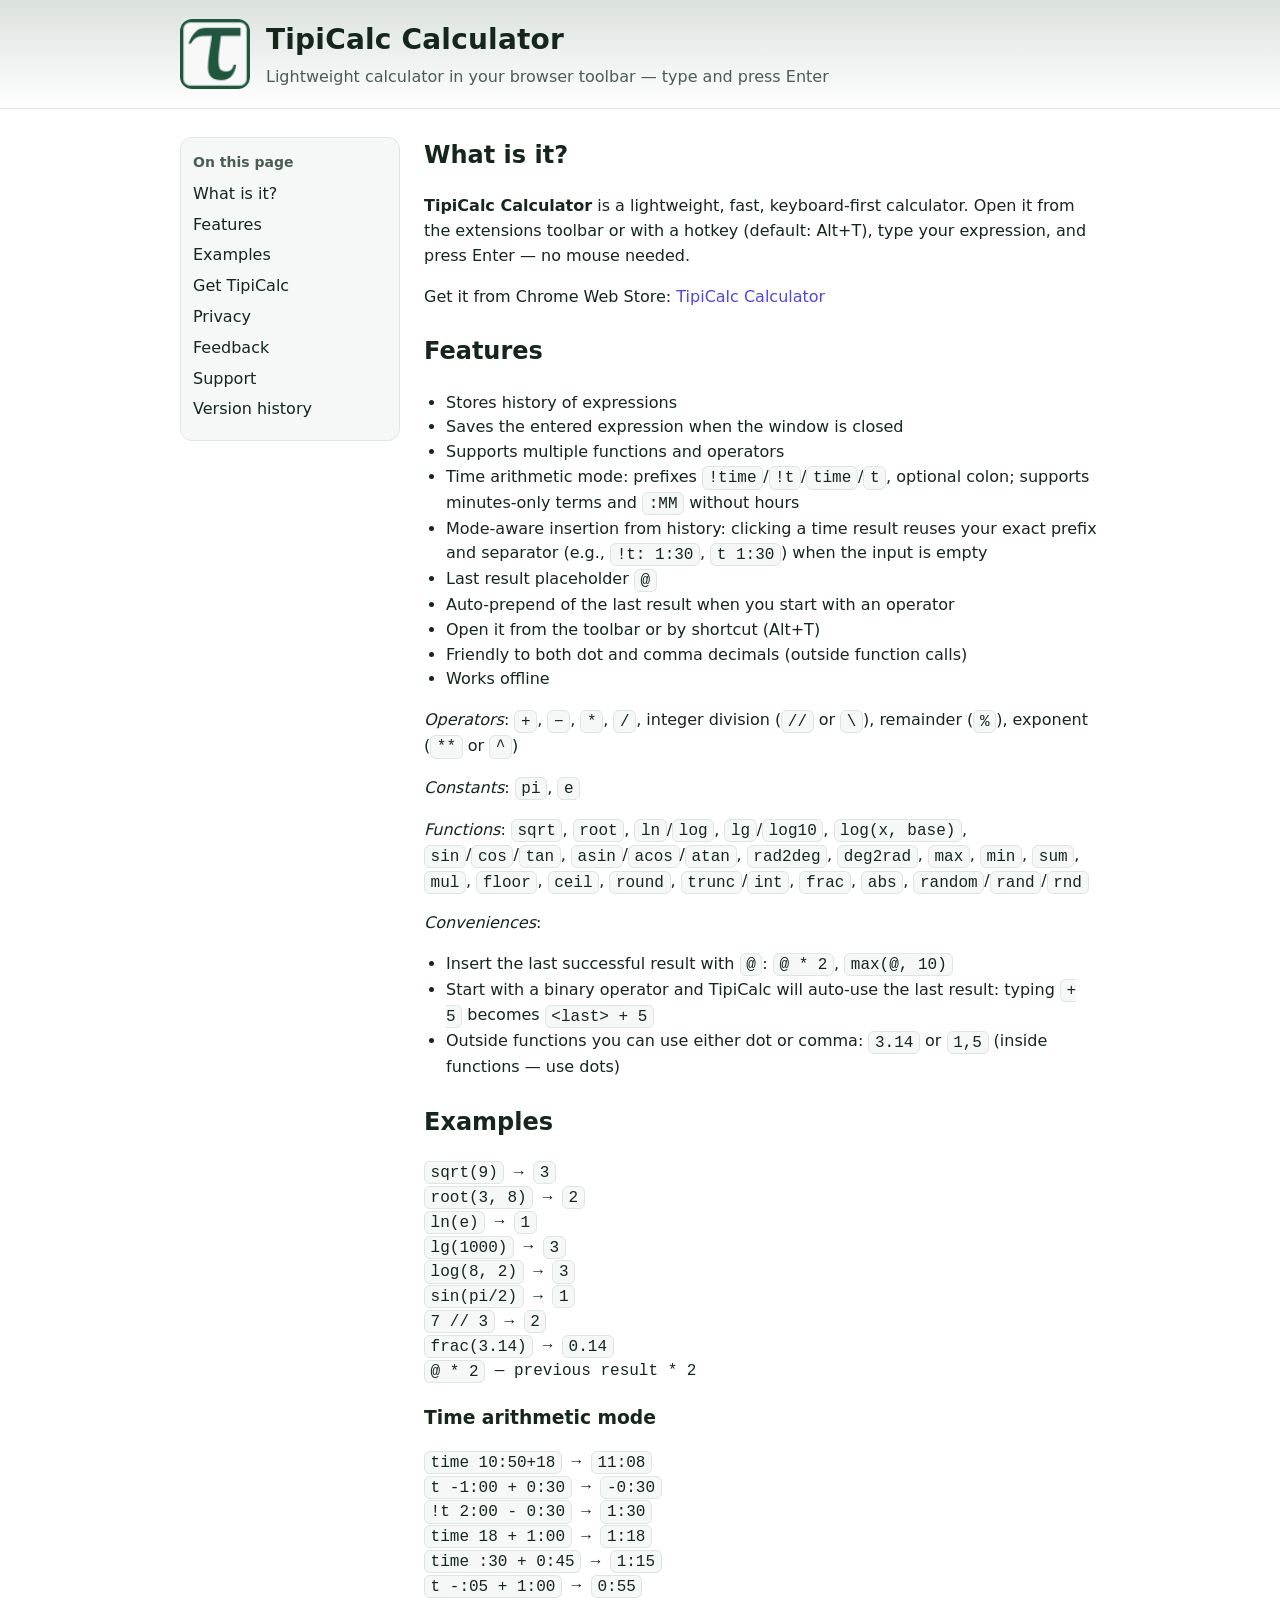
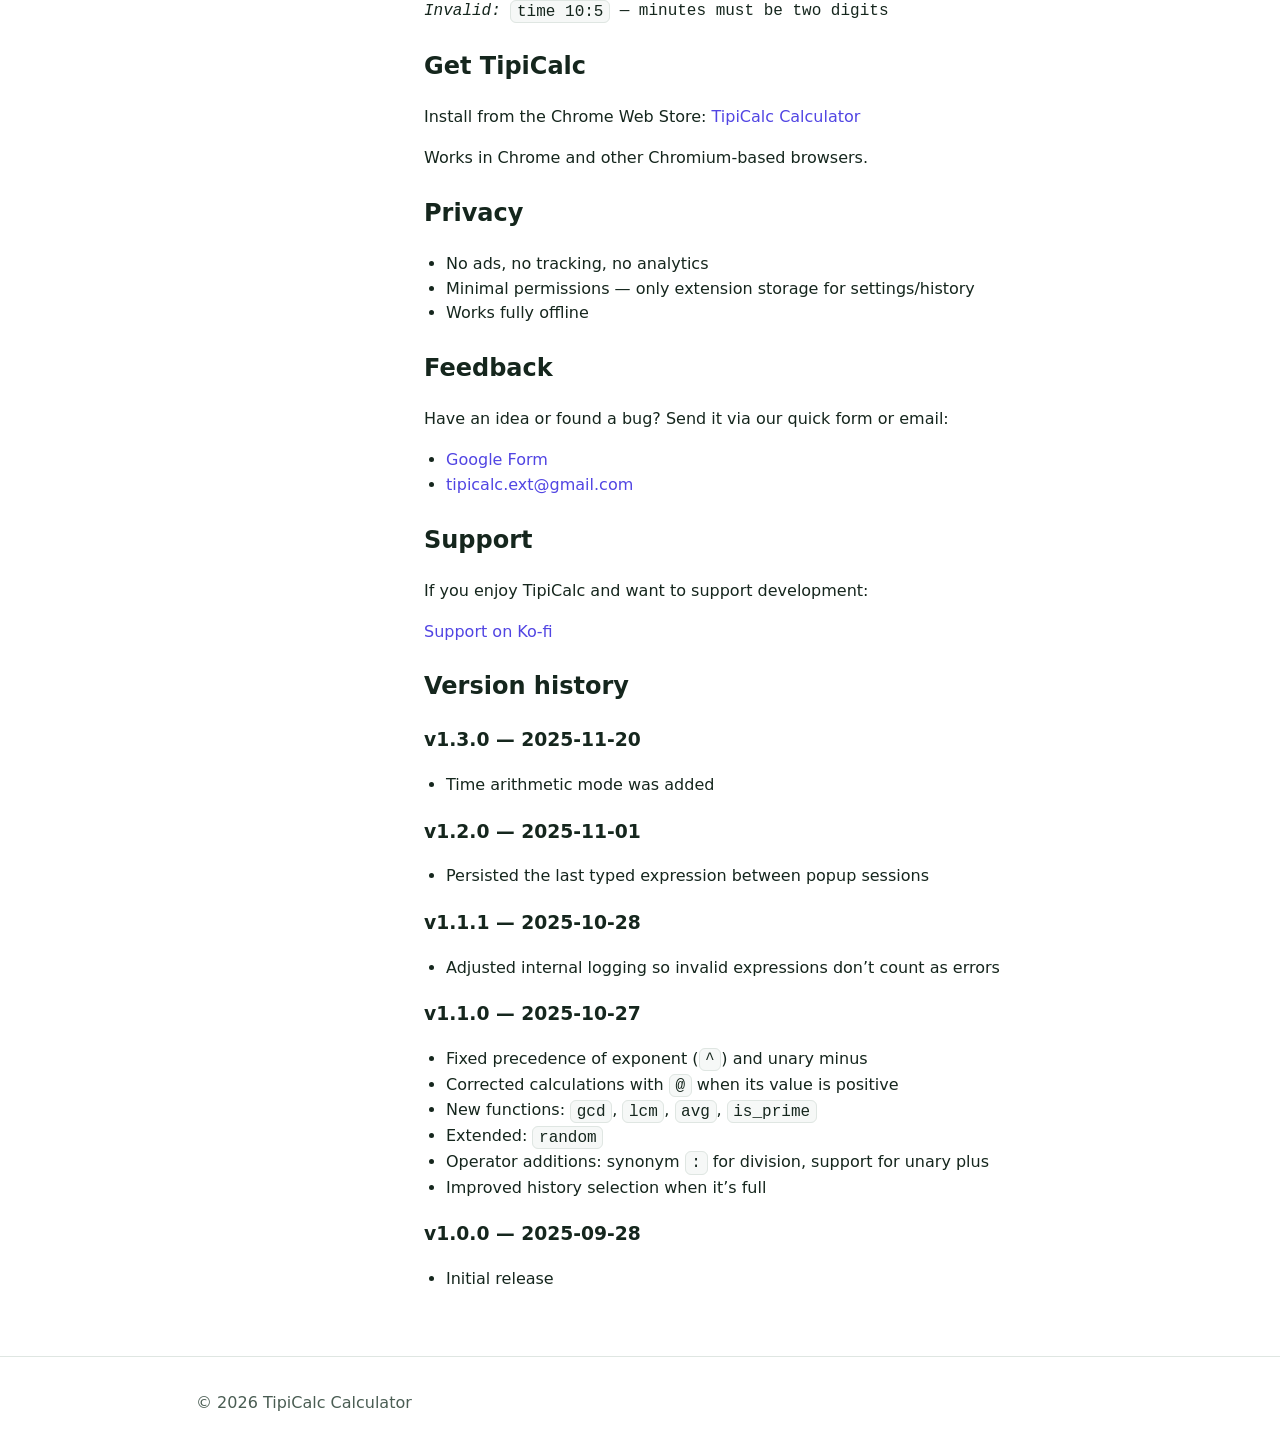
==== docs/index.html @ 65e25d44 "v1.3.0 release date" ====
﻿<!doctype html>
<html lang="en">
<head>
  <meta charset="utf-8">
  <meta name="viewport" content="width=device-width, initial-scale=1">
  <title>TipiCalc Calculator - Chrome Extension</title>
  <meta name="description" content="TipiCalc — a lightweight, keyboard‑first calculator in your browser toolbar. Type your expression and press Enter.">
  <meta name="color-scheme" content="light dark">
  <meta property="og:title" content="TipiCalc — keyboard‑first calculator">
  <meta property="og:description" content="Lightweight, fast, keyboard‑first calculator in the browser toolbar. Type an expression and press Enter.">
  <meta property="og:type" content="website">
  <link rel="icon" type="image/png" sizes="16x16" href="icons/icon16.png">
  <link rel="icon" type="image/png" sizes="32x32" href="icons/icon32.png">
  <link rel="icon" type="image/png" sizes="64x64" href="icons/icon64.png">
  <link rel="icon" type="image/png" sizes="128x128" href="icons/icon128.png">
  <link rel="icon" type="image/png" sizes="256x256" href="icons/icon256.png">
  <link rel="stylesheet" href="./styles.css">
</head>
<body>
  <header class="site-header">
    <div class="container header-inner">
      <div class="logo" aria-hidden="true"><img src="icons/icon64.png" width="64" height="64" alt="" decoding="async"></div>
      <div class="titles">
        <h1>TipiCalc Calculator</h1>
        <p class="subtitle">Lightweight calculator in your browser toolbar — type and press Enter</p>
      </div>
    </div>
  </header>

  <main class="container content">
    <nav class="toc" aria-label="Quick links">
      <div class="toc-title">On this page</div>
      <ul>
        <li><a href="#what-is-it">What is it?</a></li>
        <li><a href="#features">Features</a></li>
        <li><a href="#examples">Examples</a></li>
        <li><a href="#get-tipicalc">Get TipiCalc</a></li>
        <li><a href="#privacy">Privacy</a></li>
        <li><a href="#feedback">Feedback</a></li>
        <li><a href="#support">Support</a></li>
        <li><a href="#version-history">Version history</a></li>
      </ul>
    </nav>

    <div class="content-main">
    <section>
      <h2 id="what-is-it">What is it?</h2>
      <p><strong>TipiCalc Calculator</strong> is a lightweight, fast, keyboard‑first calculator. Open it from the extensions toolbar or with a hotkey (default: Alt+T), type your expression, and press Enter — no mouse needed.</p>
      <p>Get it from Chrome Web Store: <a href="https://chromewebstore.google.com/detail/tipicalc-calculator/dckabambonkmlenkiidnbjijmimceknc" target="_blank" rel="noopener">TipiCalc Calculator</a></p>
    </section>

    <section>
      <h2 id="features">Features</h2>
      <ul>
        <li>Stores history of expressions</li>
        <li>Saves the entered expression when the window is closed</li>
        <li>Supports multiple functions and operators</li>
        <li>Time arithmetic mode: prefixes <code>!time</code>/<code>!t</code>/<code>time</code>/<code>t</code>, optional colon; supports minutes‑only terms and <code>:MM</code> without hours</li>
        <li>Mode‑aware insertion from history: clicking a time result reuses your exact prefix and separator (e.g., <code>!t: 1:30</code>, <code>t 1:30</code>) when the input is empty</li>
        <li>Last result placeholder <code>@</code></li> 
        <li>Auto‑prepend of the last result when you start with an operator</li>
        <li>Open it from the toolbar or by shortcut (Alt+T)</li>
        <li>Friendly to both dot and comma decimals (outside function calls)</li>
        <li>Works offline</li>
      </ul>
      <p><em>Operators</em>: <code>+</code>, <code>−</code>, <code>*</code>, <code>/</code>, integer division (<code>//</code> or <code>\</code>), remainder (<code>%</code>), exponent (<code>**</code> or <code>^</code>)</p>
      <p><em>Constants</em>: <code>pi</code>, <code>e</code></p>
      <p><em>Functions</em>: <code>sqrt</code>, <code>root</code>, <code>ln</code>/<code>log</code>, <code>lg</code>/<code>log10</code>, <code>log(x, base)</code>, <code>sin</code>/<code>cos</code>/<code>tan</code>, <code>asin</code>/<code>acos</code>/<code>atan</code>, <code>rad2deg</code>, <code>deg2rad</code>, <code>max</code>, <code>min</code>, <code>sum</code>, <code>mul</code>, <code>floor</code>, <code>ceil</code>, <code>round</code>, <code>trunc</code>/<code>int</code>, <code>frac</code>, <code>abs</code>, <code>random</code>/<code>rand</code>/<code>rnd</code></p>
      <p><em>Conveniences</em>:</p>
      <ul>
        <li>Insert the last successful result with <code>@</code>: <code>@ * 2</code>, <code>max(@, 10)</code></li>
        <li>Start with a binary operator and TipiCalc will auto‑use the last result: typing <code>+ 5</code> becomes <code>&lt;last&gt; + 5</code></li>
        <li>Outside functions you can use either dot or comma: <code>3.14</code> or <code>1,5</code> (inside functions — use dots)</li>
      </ul>
    </section>

    <section>
      <h2 id="examples">Examples</h2>
      <ul class="mono">
        <li><code>sqrt(9)</code> → <code>3</code></li>
        <li><code>root(3, 8)</code> → <code>2</code></li>
        <li><code>ln(e)</code> → <code>1</code></li>
        <li><code>lg(1000)</code> → <code>3</code></li>
        <li><code>log(8, 2)</code> → <code>3</code></li>
        <li><code>sin(pi/2)</code> → <code>1</code></li>
        <li><code>7 // 3</code> → <code>2</code></li>
        <li><code>frac(3.14)</code> → <code>0.14</code></li>
        <li><code>@ * 2</code> — previous result * 2</li>
      </ul>
      <h3>Time arithmetic mode</h3>
      <ul class="mono">
        <li><code>time 10:50+18</code> → <code>11:08</code></li>
        <li><code>t -1:00 + 0:30</code> → <code>-0:30</code></li>
        <li><code>!t   2:00 - 0:30</code> → <code>1:30</code></li>
        <li><code>time 18 + 1:00</code> → <code>1:18</code></li>
        <li><code>time :30 + 0:45</code> → <code>1:15</code></li>
        <li><code>t -:05 + 1:00</code> → <code>0:55</code></li>
        <li><em>Invalid:</em> <code>time 10:5</code> — minutes must be two digits</li>
      </ul>
    </section>

    <section>
      <h2 id="get-tipicalc">Get TipiCalc</h2>
      <p>
        Install from the Chrome Web Store:
        <a href="https://chromewebstore.google.com/detail/tipicalc-calculator/dckabambonkmlenkiidnbjijmimceknc" target="_blank" rel="noopener">TipiCalc Calculator</a>
      </p>
      <p>Works in Chrome and other Chromium‑based browsers.</p>
    </section>

    <section>
      <h2 id="privacy">Privacy</h2>
      <ul>
        <li>No ads, no tracking, no analytics</li>
        <li>Minimal permissions — only extension storage for settings/history</li>
        <li>Works fully offline</li>
      </ul>
    </section>

    <section>
      <h2 id="feedback">Feedback</h2>
      <p>Have an idea or found a bug? Send it via our quick form or email:</p>
      <ul>
        <li><a href="https://forms.gle/T5EKBUjtUCmRXiRK6" target="_blank" rel="noopener">Google Form</a></li>
        <li><a href="mailto:tipicalc.ext@gmail.com?subject=TipiCalc%20—%20feedback">tipicalc.ext@gmail.com</a></li>
      </ul>
    </section>

    <section>
      <h2 id="support">Support</h2>
      <p>If you enjoy TipiCalc and want to support development:</p>
      <p><a href="https://ko-fi.com/tipisoft" target="_blank" rel="noopener">Support on Ko‑fi</a></p>
    </section>

    <section>
      <h2 id="version-history">Version history</h2>

      <h3>v1.3.0 — 2025-11-20</h3>
      <ul>
        <li>Time arithmetic mode was added</li>
      </ul>

      <h3>v1.2.0 — 2025-11-01</h3>
      <ul>
        <li>Persisted the last typed expression between popup sessions</li>
      </ul>

      <h3>v1.1.1 — 2025-10-28</h3>
      <ul>
        <li>Adjusted internal logging so invalid expressions don’t count as errors</li>
      </ul>

      <h3>v1.1.0 — 2025-10-27</h3>
      <ul>
        <li>Fixed precedence of exponent (<code>^</code>) and unary minus</li>
        <li>Corrected calculations with <code>@</code> when its value is positive</li>
        <li>New functions: <code>gcd</code>, <code>lcm</code>, <code>avg</code>, <code>is_prime</code></li>
        <li>Extended: <code>random</code></li>
        <li>Operator additions: synonym <code>:</code> for division, support for unary plus</li>
        <li>Improved history selection when it’s full</li>
      </ul>

      <h3>v1.0.0 — 2025-09-28</h3>
      <ul>
        <li>Initial release</li>
      </ul>

    </section>

    </div>
  </main>

  <footer class="site-footer">
    <div class="container">
      <p>© <span id="year"></span> TipiCalc Calculator</p>
    </div>
  </footer>

  <script>
    document.getElementById('year').textContent = new Date().getFullYear();
  </script>
</body>
</html>
---- docs/styles.css ----
﻿:root{
  --bg:#ffffff;
  --fg:#15261d;
  --muted:#4a5d53;
  --accent:#20462f;
  --border:#dfe6e2;
  --code-bg:#f6f8f7;
  --on-accent:#ffffff;
}
@media (prefers-color-scheme: dark){
  :root{
    --bg:#0e1512;
    --fg:#e6f0eb;
    --muted:#a6b8af;
    --accent:#8bd2a6;
    --border:#20362c;
    --code-bg:#111a16;
    --on-accent:#0e1512;
  }
}
*{box-sizing:border-box}
html,body{height:100%}
body{
  margin:0;
  font:16px/1.55 system-ui, -apple-system, Segoe UI, Roboto, Arial, sans-serif;
  background:var(--bg);
  color:var(--fg);
}
.container{
  max-width:920px;
  margin-inline:auto;
  padding:0 16px;
}
.site-header{
  background:linear-gradient(180deg, color-mix(in oklab, var(--accent) 16%, transparent) 0, transparent 100%);
  border-bottom:1px solid var(--border);
}
.header-inner{display:flex;align-items:center;gap:16px;padding:18px 0}
.logo{
  width:70px;height:70px;
  display:grid;place-items:center;
  background:transparent;
}
.logo img{width:100%;height:100%;border-radius:12px;display:block}
.titles h1{margin:0;font-size:28px;letter-spacing:0.2px}
.subtitle{margin:4px 0 0;color:var(--muted)}

.content{padding:28px 0 48px}
.content ul{padding-left:22px}
/* Consistent section spacing without double margins */
.content-main > section + section{margin-top:24px}
/* Remove extra top space on section headings */
.content-main section > h2:first-child{margin-top:0}
.content .mono{list-style: none; padding-left: 0}
.content .mono li{font-family: ui-monospace, SFMono-Regular, Menlo, Consolas, "Liberation Mono", monospace}
code{background:var(--code-bg);border:1px solid var(--border);border-radius:6px;padding:.1em .35em}

.site-footer{border-top:1px solid var(--border);padding:18px 0;color:var(--muted)}

/* Accessible link styles */
a{color:#5145e3;text-decoration:none}
a:hover{text-decoration:none}
a:active{opacity:.9}
a:focus-visible{outline:2px solid #5145e3;outline-offset:2px;border-radius:4px}

/* Button styles (for primary CTA) */
.btn{display:inline-block;padding:.6em 1em;border-radius:10px;border:1px solid var(--border);text-decoration:none;font-weight:700}
.btn-primary{
  background:#206a3a; /* fallback for older browsers */
  background:var(--accent);
  color:#ffffff !important; /* force high contrast in light theme */
  border-color:#1b5a32; /* fallback */
  border-color: color-mix(in oklab, var(--accent) 65%, transparent);
  text-decoration:none
}
@media (prefers-color-scheme: dark){
  /* In dark mode our accent is light green — use near-black text for contrast */
  .btn-primary{ color:#0b0f0d !important }
}
.btn-primary:hover{filter:brightness(0.98)}
.btn-primary:active{transform:translateY(1px)}
.btn-primary:focus-visible{outline:3px solid rgba(32,70,47,.5);outline-offset:3px}

/* Smooth anchor scrolling */
html{scroll-behavior:smooth}

/* Table of contents (left sidebar) */
.content{display:grid;grid-template-columns:220px minmax(0,1fr);column-gap:24px;row-gap:0;align-items:start}
.content > .toc{
  position:sticky;top:16px;
  border:1px solid var(--border);
  border-radius:12px;
  padding:12px;
  background:var(--code-bg);
  grid-column:1;
}
.toc-title{font-weight:700;font-size:14px;color:var(--muted);margin:2px 0 8px}
.toc ul{list-style:none;padding:0;margin:0}
.toc li{margin:6px 0}
.toc a{color:inherit;text-decoration:none}
.toc a:hover{text-decoration:underline}
/* Right column wrapper contains all sections */
.content > .content-main{min-width:0;grid-column:2}

@media (max-width: 900px){
  .content{display:block}
  .content > .toc{position:static;margin-bottom:12px}
}
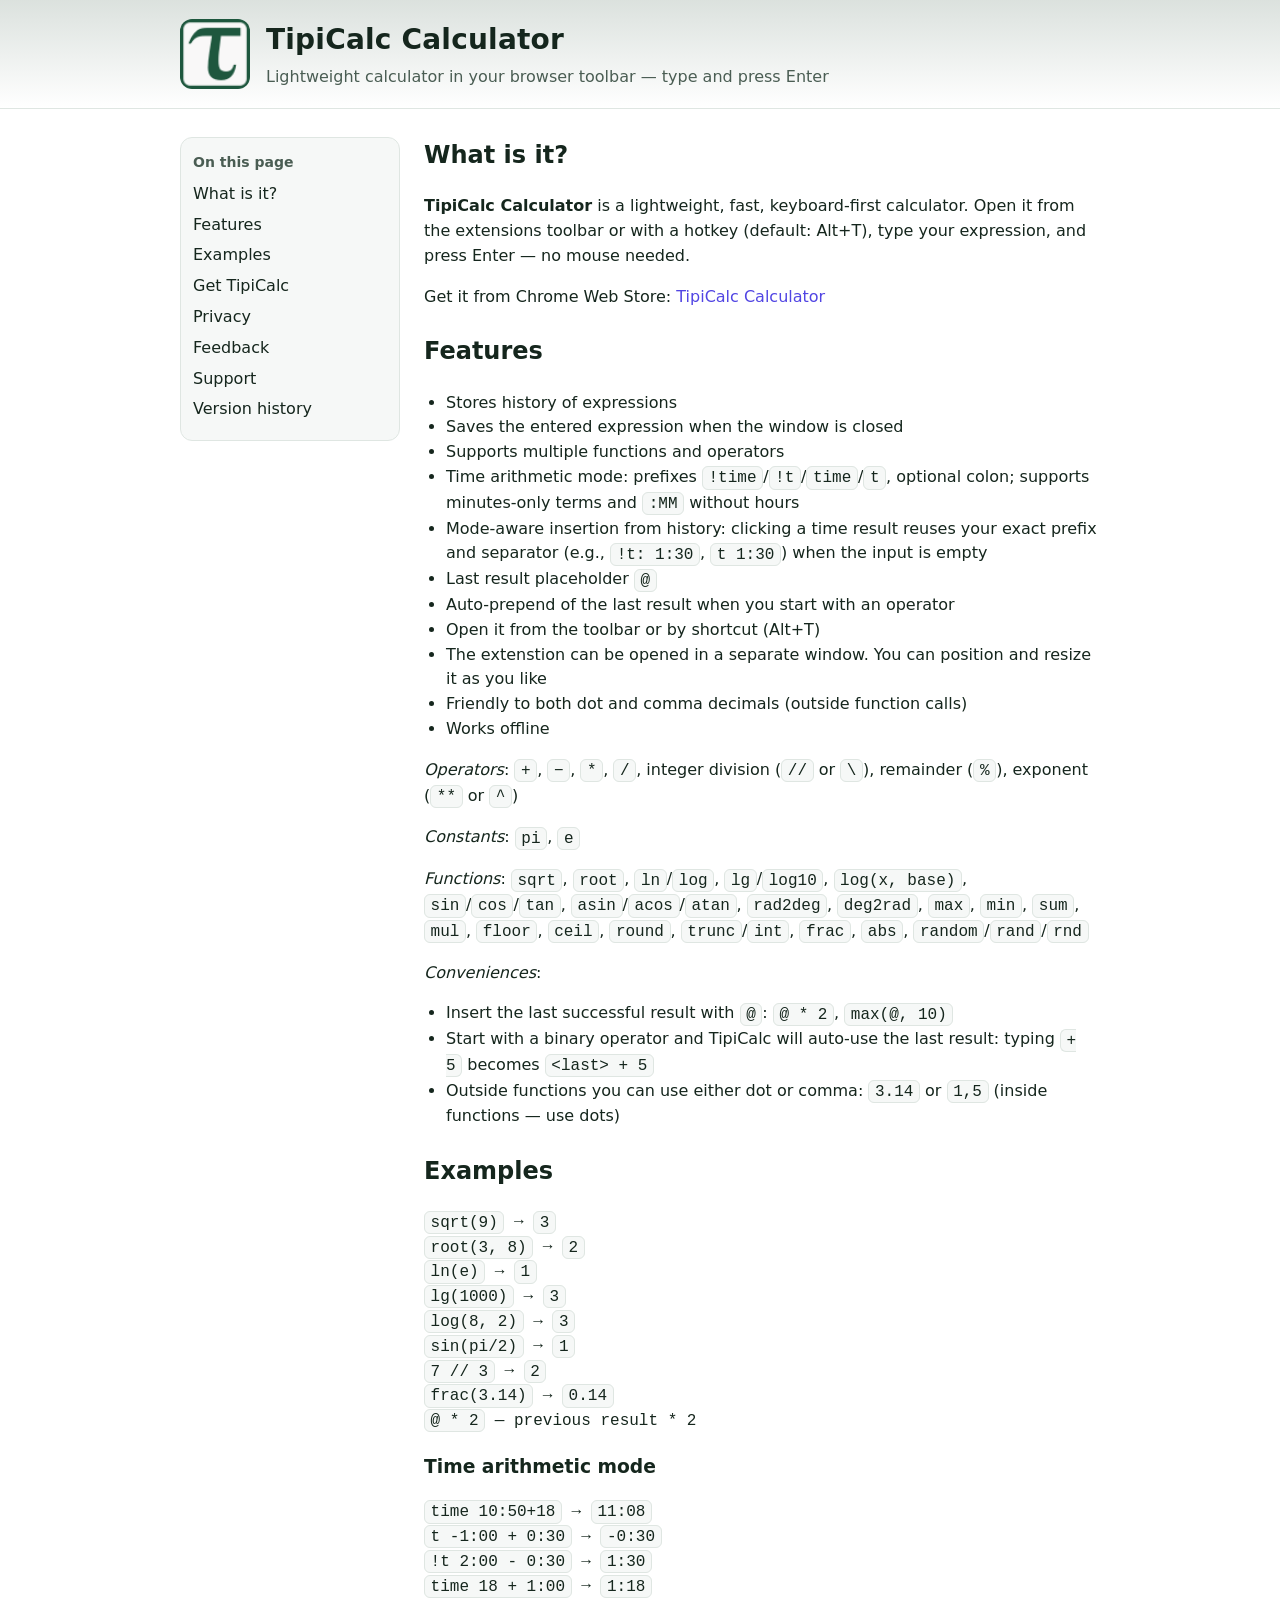
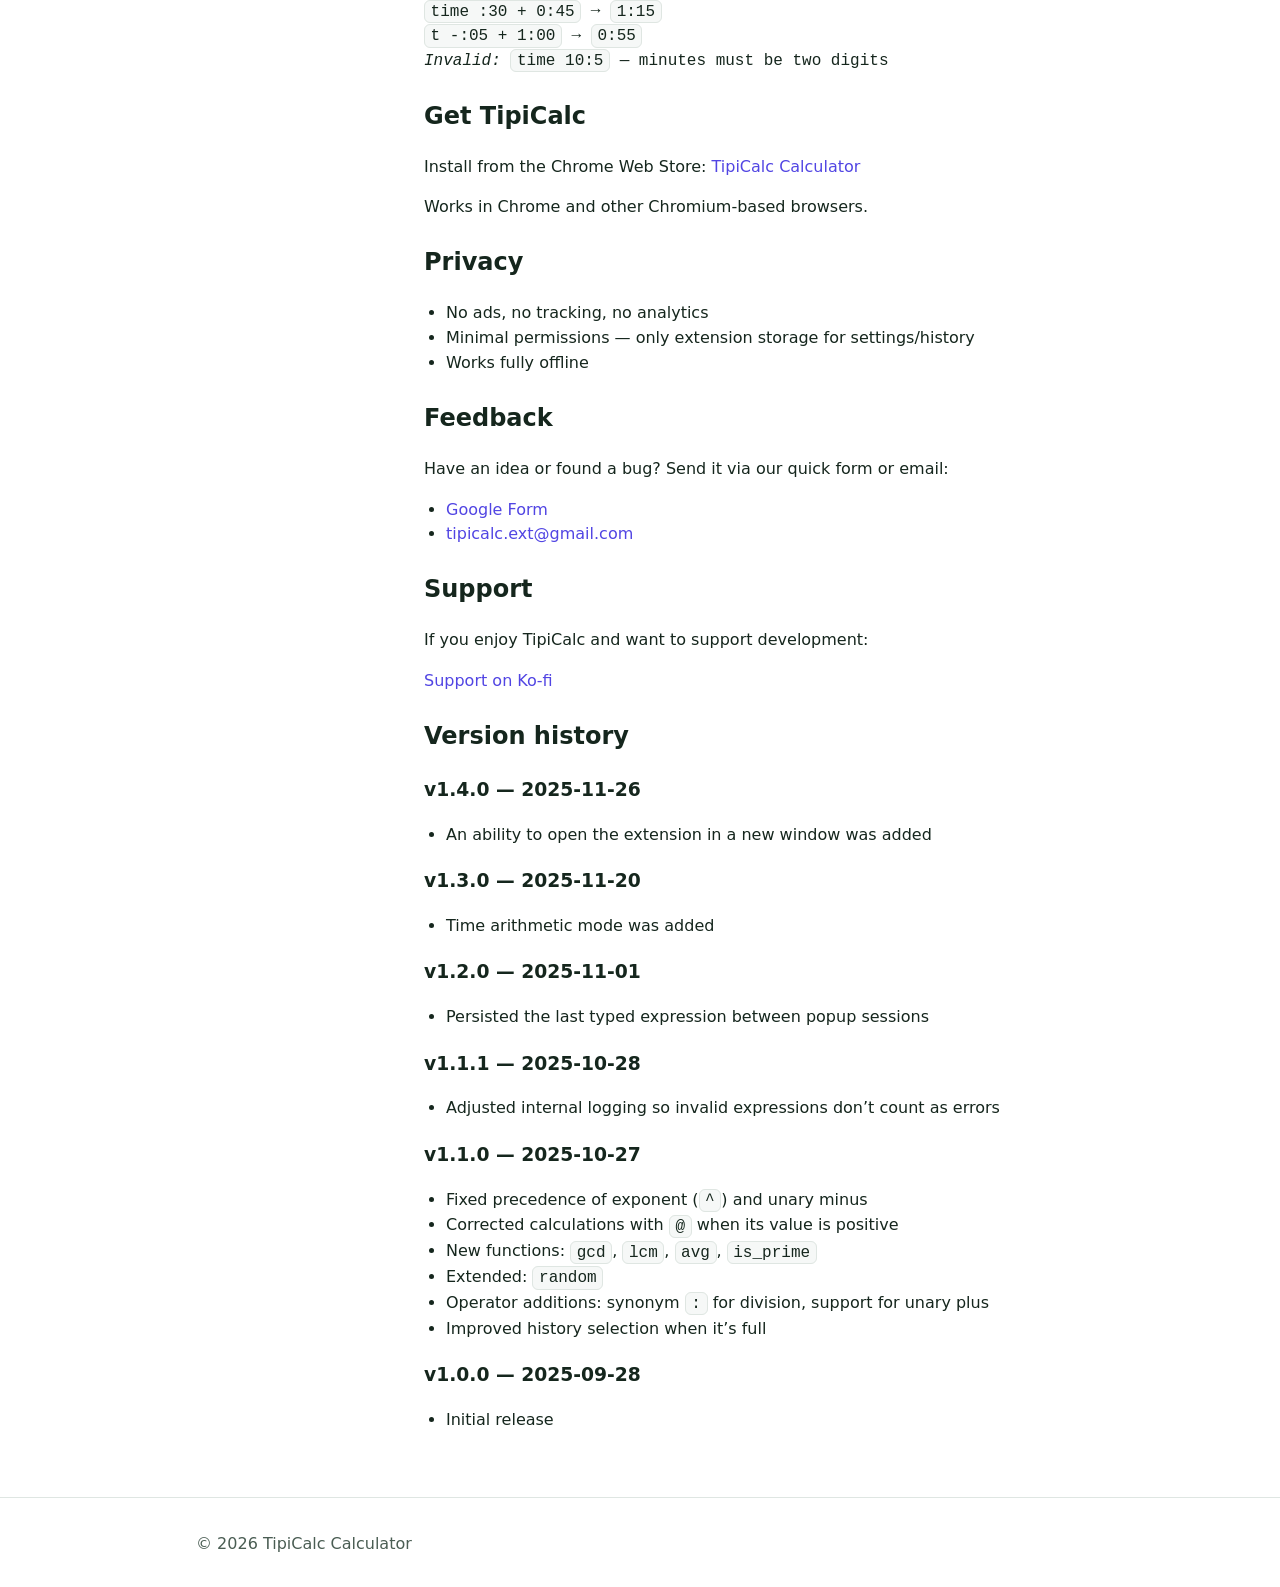
==== commit b4aff78f: "TPC-5, new window: update docs" ====
--- a/docs/index.html
+++ b/docs/index.html
@@ -46,7 +46,7 @@
     <section>
       <h2 id="what-is-it">What is it?</h2>
       <p><strong>TipiCalc Calculator</strong> is a lightweight, fast, keyboard‑first calculator. Open it from the extensions toolbar or with a hotkey (default: Alt+T), type your expression, and press Enter — no mouse needed.</p>
-      <p>Get it from Chrome Web Store: <a href="https://chromewebstore.google.com/detail/tipicalc-calculator/dckabambonkmlenkiidnbjijmimceknc" target="_blank" rel="noopener">TipiCalc Calculator</a></p>
+      <p>Get it from Chrome Web Store: <a href="https://chromewebstore.google.com/detail/dckabambonkmlenkiidnbjijmimceknc" target="_blank" rel="noopener">TipiCalc Calculator</a></p>
     </section>
 
     <section>
@@ -60,6 +60,7 @@
         <li>Last result placeholder <code>@</code></li> 
         <li>Auto‑prepend of the last result when you start with an operator</li>
         <li>Open it from the toolbar or by shortcut (Alt+T)</li>
+        <li>The extenstion can be opened in a separate window. You can position and resize it as you like</li>
         <li>Friendly to both dot and comma decimals (outside function calls)</li>
         <li>Works offline</li>
       </ul>
@@ -135,6 +136,11 @@
     <section>
       <h2 id="version-history">Version history</h2>
 
+      <h3>v1.4.0 — 2025-11-26</h3>
+      <ul>
+        <li>An ability to open the extension in a new window was added</li>
+      </ul>
+
       <h3>v1.3.0 — 2025-11-20</h3>
       <ul>
         <li>Time arithmetic mode was added</li>
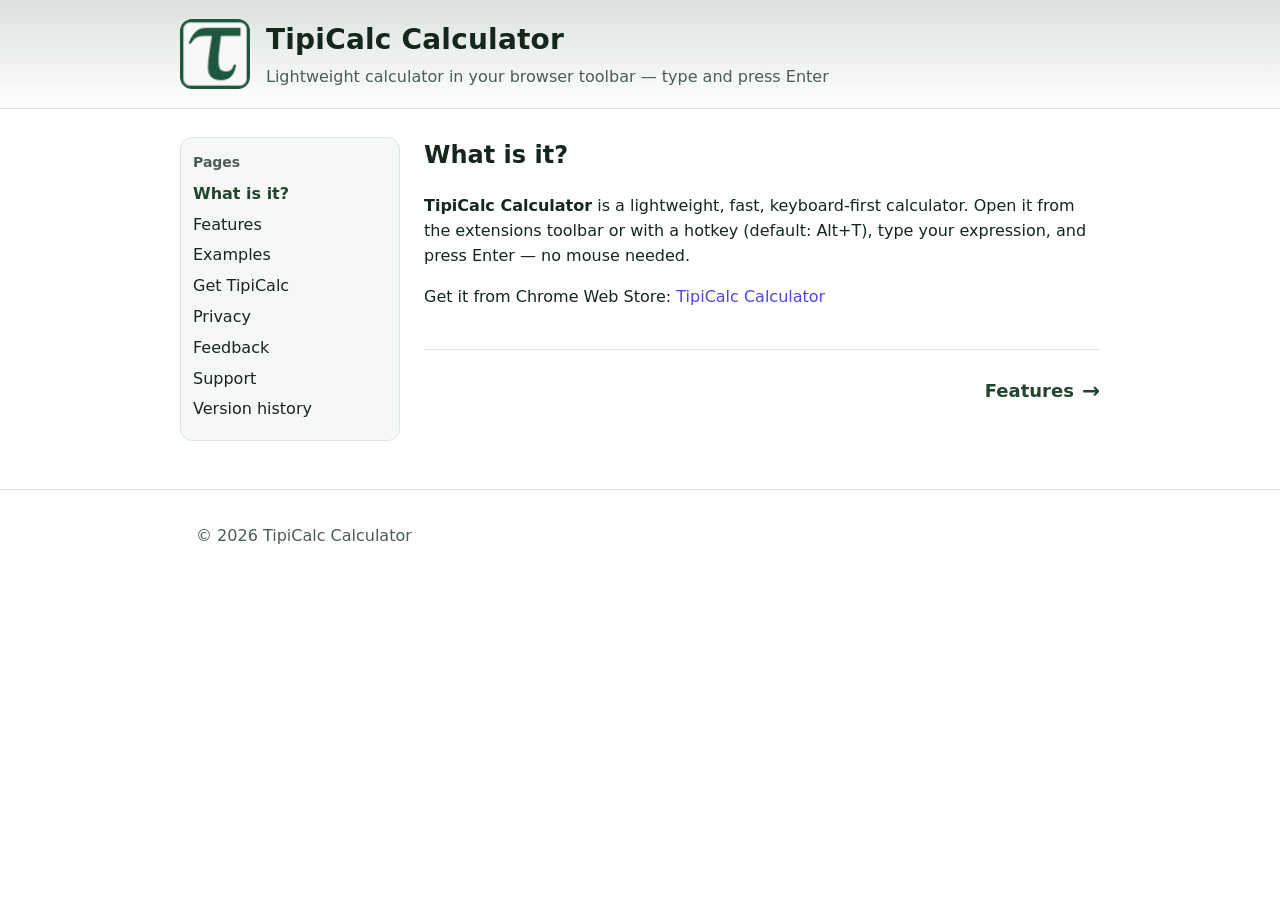
==== commit 77759364: "separate page per menu section" ====
--- a/docs/index.html
+++ b/docs/index.html
@@ -9,38 +9,14 @@
   <meta property="og:title" content="TipiCalc — keyboard‑first calculator">
   <meta property="og:description" content="Lightweight, fast, keyboard‑first calculator in the browser toolbar. Type an expression and press Enter.">
   <meta property="og:type" content="website">
-  <link rel="icon" type="image/png" sizes="16x16" href="icons/icon16.png">
-  <link rel="icon" type="image/png" sizes="32x32" href="icons/icon32.png">
-  <link rel="icon" type="image/png" sizes="64x64" href="icons/icon64.png">
-  <link rel="icon" type="image/png" sizes="128x128" href="icons/icon128.png">
-  <link rel="icon" type="image/png" sizes="256x256" href="icons/icon256.png">
   <link rel="stylesheet" href="./styles.css">
+  <script src="common.js" defer></script>
 </head>
 <body>
-  <header class="site-header">
-    <div class="container header-inner">
-      <div class="logo" aria-hidden="true"><img src="icons/icon64.png" width="64" height="64" alt="" decoding="async"></div>
-      <div class="titles">
-        <h1>TipiCalc Calculator</h1>
-        <p class="subtitle">Lightweight calculator in your browser toolbar — type and press Enter</p>
-      </div>
-    </div>
-  </header>
+  <header id="site-header" class="site-header"></header>
 
   <main class="container content">
-    <nav class="toc" aria-label="Quick links">
-      <div class="toc-title">On this page</div>
-      <ul>
-        <li><a href="#what-is-it">What is it?</a></li>
-        <li><a href="#features">Features</a></li>
-        <li><a href="#examples">Examples</a></li>
-        <li><a href="#get-tipicalc">Get TipiCalc</a></li>
-        <li><a href="#privacy">Privacy</a></li>
-        <li><a href="#feedback">Feedback</a></li>
-        <li><a href="#support">Support</a></li>
-        <li><a href="#version-history">Version history</a></li>
-      </ul>
-    </nav>
+    <nav id="site-toc" class="toc" aria-label="Quick links"></nav>
 
     <div class="content-main">
     <section>
@@ -49,141 +25,12 @@
       <p>Get it from Chrome Web Store: <a href="https://chromewebstore.google.com/detail/dckabambonkmlenkiidnbjijmimceknc" target="_blank" rel="noopener">TipiCalc Calculator</a></p>
     </section>
 
-    <section>
-      <h2 id="features">Features</h2>
-      <ul>
-        <li>Stores history of expressions</li>
-        <li>Saves the entered expression when the window is closed</li>
-        <li>Supports multiple functions and operators</li>
-        <li>Time arithmetic mode: prefixes <code>!time</code>/<code>!t</code>/<code>time</code>/<code>t</code>, optional colon; supports minutes‑only terms and <code>:MM</code> without hours</li>
-        <li>Mode‑aware insertion from history: clicking a time result reuses your exact prefix and separator (e.g., <code>!t: 1:30</code>, <code>t 1:30</code>) when the input is empty</li>
-        <li>Last result placeholder <code>@</code></li> 
-        <li>Auto‑prepend of the last result when you start with an operator</li>
-        <li>Open it from the toolbar or by shortcut (Alt+T)</li>
-        <li>The extenstion can be opened in a separate window. You can position and resize it as you like</li>
-        <li>Friendly to both dot and comma decimals (outside function calls)</li>
-        <li>Works offline</li>
-      </ul>
-      <p><em>Operators</em>: <code>+</code>, <code>−</code>, <code>*</code>, <code>/</code>, integer division (<code>//</code> or <code>\</code>), remainder (<code>%</code>), exponent (<code>**</code> or <code>^</code>)</p>
-      <p><em>Constants</em>: <code>pi</code>, <code>e</code></p>
-      <p><em>Functions</em>: <code>sqrt</code>, <code>root</code>, <code>ln</code>/<code>log</code>, <code>lg</code>/<code>log10</code>, <code>log(x, base)</code>, <code>sin</code>/<code>cos</code>/<code>tan</code>, <code>asin</code>/<code>acos</code>/<code>atan</code>, <code>rad2deg</code>, <code>deg2rad</code>, <code>max</code>, <code>min</code>, <code>sum</code>, <code>mul</code>, <code>floor</code>, <code>ceil</code>, <code>round</code>, <code>trunc</code>/<code>int</code>, <code>frac</code>, <code>abs</code>, <code>random</code>/<code>rand</code>/<code>rnd</code></p>
-      <p><em>Conveniences</em>:</p>
-      <ul>
-        <li>Insert the last successful result with <code>@</code>: <code>@ * 2</code>, <code>max(@, 10)</code></li>
-        <li>Start with a binary operator and TipiCalc will auto‑use the last result: typing <code>+ 5</code> becomes <code>&lt;last&gt; + 5</code></li>
-        <li>Outside functions you can use either dot or comma: <code>3.14</code> or <code>1,5</code> (inside functions — use dots)</li>
-      </ul>
-    </section>
-
-    <section>
-      <h2 id="examples">Examples</h2>
-      <ul class="mono">
-        <li><code>sqrt(9)</code> → <code>3</code></li>
-        <li><code>root(3, 8)</code> → <code>2</code></li>
-        <li><code>ln(e)</code> → <code>1</code></li>
-        <li><code>lg(1000)</code> → <code>3</code></li>
-        <li><code>log(8, 2)</code> → <code>3</code></li>
-        <li><code>sin(pi/2)</code> → <code>1</code></li>
-        <li><code>7 // 3</code> → <code>2</code></li>
-        <li><code>frac(3.14)</code> → <code>0.14</code></li>
-        <li><code>@ * 2</code> — previous result * 2</li>
-      </ul>
-      <h3>Time arithmetic mode</h3>
-      <ul class="mono">
-        <li><code>time 10:50+18</code> → <code>11:08</code></li>
-        <li><code>t -1:00 + 0:30</code> → <code>-0:30</code></li>
-        <li><code>!t   2:00 - 0:30</code> → <code>1:30</code></li>
-        <li><code>time 18 + 1:00</code> → <code>1:18</code></li>
-        <li><code>time :30 + 0:45</code> → <code>1:15</code></li>
-        <li><code>t -:05 + 1:00</code> → <code>0:55</code></li>
-        <li><em>Invalid:</em> <code>time 10:5</code> — minutes must be two digits</li>
-      </ul>
-    </section>
-
-    <section>
-      <h2 id="get-tipicalc">Get TipiCalc</h2>
-      <p>
-        Install from the Chrome Web Store:
-        <a href="https://chromewebstore.google.com/detail/tipicalc-calculator/dckabambonkmlenkiidnbjijmimceknc" target="_blank" rel="noopener">TipiCalc Calculator</a>
-      </p>
-      <p>Works in Chrome and other Chromium‑based browsers.</p>
-    </section>
-
-    <section>
-      <h2 id="privacy">Privacy</h2>
-      <ul>
-        <li>No ads, no tracking, no analytics</li>
-        <li>Minimal permissions — only extension storage for settings/history</li>
-        <li>Works fully offline</li>
-      </ul>
-    </section>
-
-    <section>
-      <h2 id="feedback">Feedback</h2>
-      <p>Have an idea or found a bug? Send it via our quick form or email:</p>
-      <ul>
-        <li><a href="https://forms.gle/T5EKBUjtUCmRXiRK6" target="_blank" rel="noopener">Google Form</a></li>
-        <li><a href="mailto:tipicalc.ext@gmail.com?subject=TipiCalc%20—%20feedback">tipicalc.ext@gmail.com</a></li>
-      </ul>
-    </section>
-
-    <section>
-      <h2 id="support">Support</h2>
-      <p>If you enjoy TipiCalc and want to support development:</p>
-      <p><a href="https://ko-fi.com/tipisoft" target="_blank" rel="noopener">Support on Ko‑fi</a></p>
-    </section>
-
-    <section>
-      <h2 id="version-history">Version history</h2>
-
-      <h3>v1.4.0 — 2025-11-26</h3>
-      <ul>
-        <li>An ability to open the extension in a new window was added</li>
-      </ul>
-
-      <h3>v1.3.0 — 2025-11-20</h3>
-      <ul>
-        <li>Time arithmetic mode was added</li>
-      </ul>
-
-      <h3>v1.2.0 — 2025-11-01</h3>
-      <ul>
-        <li>Persisted the last typed expression between popup sessions</li>
-      </ul>
-
-      <h3>v1.1.1 — 2025-10-28</h3>
-      <ul>
-        <li>Adjusted internal logging so invalid expressions don’t count as errors</li>
-      </ul>
-
-      <h3>v1.1.0 — 2025-10-27</h3>
-      <ul>
-        <li>Fixed precedence of exponent (<code>^</code>) and unary minus</li>
-        <li>Corrected calculations with <code>@</code> when its value is positive</li>
-        <li>New functions: <code>gcd</code>, <code>lcm</code>, <code>avg</code>, <code>is_prime</code></li>
-        <li>Extended: <code>random</code></li>
-        <li>Operator additions: synonym <code>:</code> for division, support for unary plus</li>
-        <li>Improved history selection when it’s full</li>
-      </ul>
-
-      <h3>v1.0.0 — 2025-09-28</h3>
-      <ul>
-        <li>Initial release</li>
-      </ul>
-
-    </section>
-
+    <div class="pagination-links">
+      <a href="features.html" class="pagination-link next">Features</a>
+    </div>
     </div>
   </main>
 
-  <footer class="site-footer">
-    <div class="container">
-      <p>© <span id="year"></span> TipiCalc Calculator</p>
-    </div>
-  </footer>
-
-  <script>
-    document.getElementById('year').textContent = new Date().getFullYear();
-  </script>
+  <footer id="site-footer" class="site-footer"></footer>
 </body>
 </html>
--- a/docs/styles.css
+++ b/docs/styles.css
@@ -99,8 +99,50 @@
 .toc li{margin:6px 0}
 .toc a{color:inherit;text-decoration:none}
 .toc a:hover{text-decoration:underline}
+.toc a.active{font-weight:700;color:var(--accent)}
 /* Right column wrapper contains all sections */
 .content > .content-main{min-width:0;grid-column:2}
+
+.pagination-links {
+  margin-top: 40px;
+  padding-top: 24px;
+  border-top: 1px solid var(--border);
+  display: flex;
+  justify-content: space-between;
+  align-items: center;
+  gap: 16px;
+}
+.pagination-link {
+  display: inline-flex;
+  align-items: center;
+  gap: 8px;
+  font-weight: 700;
+  color: var(--accent);
+  text-decoration: none;
+  font-size: 18px;
+}
+.pagination-link:hover span {
+  text-decoration: underline;
+}
+.pagination-link.next {
+  margin-left: auto;
+}
+.pagination-link.prev::before {
+  content: "←";
+  font-size: 1.2em;
+  text-decoration: none;
+  display: inline-block;
+}
+.pagination-link.next::after {
+  content: "→";
+  font-size: 1.2em;
+  text-decoration: none;
+  display: inline-block;
+}
+.pagination-link:hover::before,
+.pagination-link:hover::after {
+  text-decoration: none !important;
+}
 
 @media (max-width: 900px){
   .content{display:block}
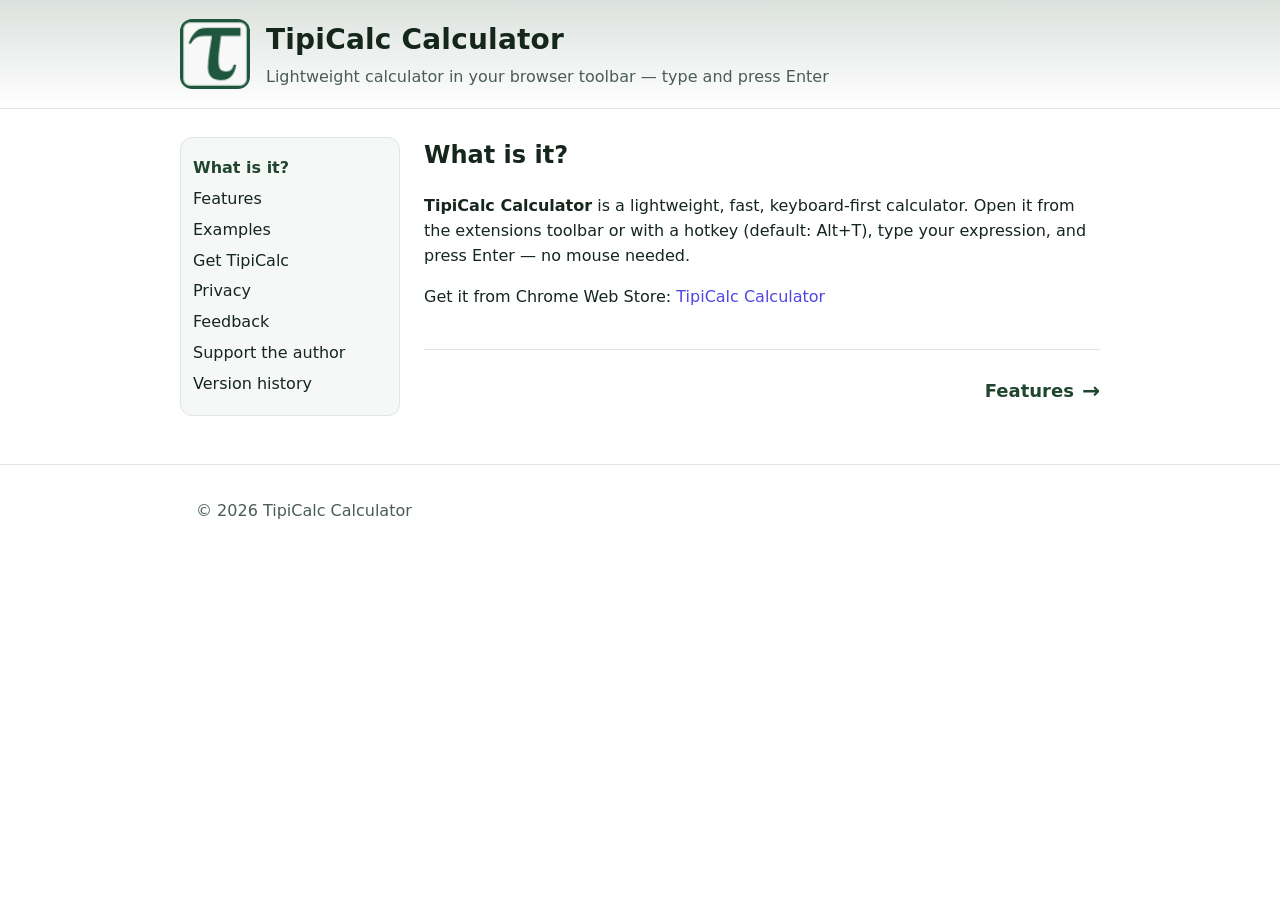
==== commit 2bdcfe67: "add utm_source" ====
--- a/docs/index.html
+++ b/docs/index.html
@@ -22,7 +22,7 @@
     <section>
       <h2 id="what-is-it">What is it?</h2>
       <p><strong>TipiCalc Calculator</strong> is a lightweight, fast, keyboard‑first calculator. Open it from the extensions toolbar or with a hotkey (default: Alt+T), type your expression, and press Enter — no mouse needed.</p>
-      <p>Get it from Chrome Web Store: <a href="https://chromewebstore.google.com/detail/dckabambonkmlenkiidnbjijmimceknc" target="_blank" rel="noopener">TipiCalc Calculator</a></p>
+      <p>Get it from Chrome Web Store: <a href="https://chromewebstore.google.com/detail/dckabambonkmlenkiidnbjijmimceknc?utm_source=site" target="_blank" rel="noopener">TipiCalc Calculator</a></p>
     </section>
 
     <div class="pagination-links">
--- a/docs/styles.css
+++ b/docs/styles.css
@@ -94,7 +94,6 @@
   background:var(--code-bg);
   grid-column:1;
 }
-.toc-title{font-weight:700;font-size:14px;color:var(--muted);margin:2px 0 8px}
 .toc ul{list-style:none;padding:0;margin:0}
 .toc li{margin:6px 0}
 .toc a{color:inherit;text-decoration:none}
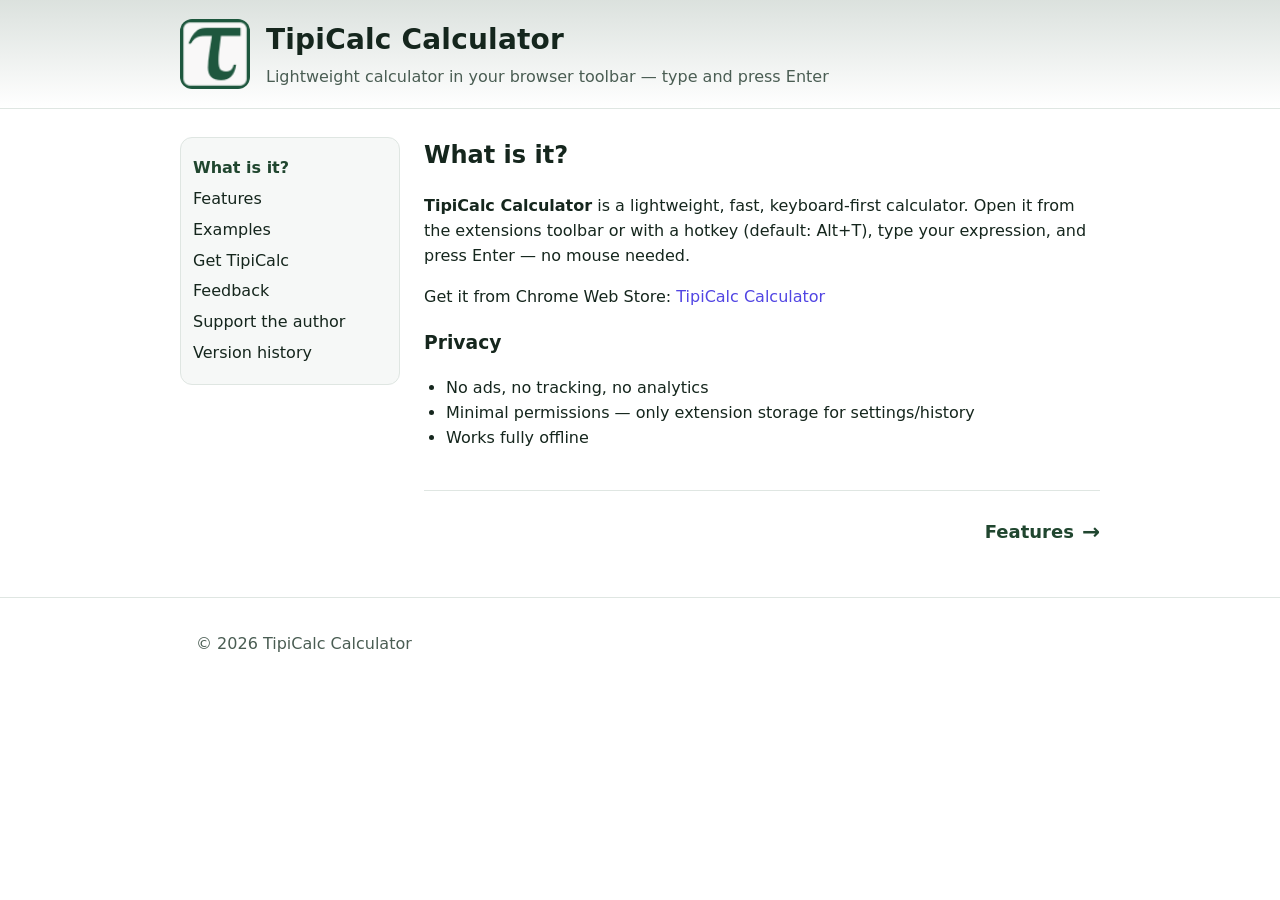
==== commit 37f0dabd: "removed privacy page" ====
--- a/docs/index.html
+++ b/docs/index.html
@@ -23,6 +23,13 @@
       <h2 id="what-is-it">What is it?</h2>
       <p><strong>TipiCalc Calculator</strong> is a lightweight, fast, keyboard‑first calculator. Open it from the extensions toolbar or with a hotkey (default: Alt+T), type your expression, and press Enter — no mouse needed.</p>
       <p>Get it from Chrome Web Store: <a href="https://chromewebstore.google.com/detail/dckabambonkmlenkiidnbjijmimceknc?utm_source=site" target="_blank" rel="noopener">TipiCalc Calculator</a></p>
+
+      <h3 id="privacy">Privacy</h3>
+      <ul>
+        <li>No ads, no tracking, no analytics</li>
+        <li>Minimal permissions — only extension storage for settings/history</li>
+        <li>Works fully offline</li>
+      </ul>
     </section>
 
     <div class="pagination-links">
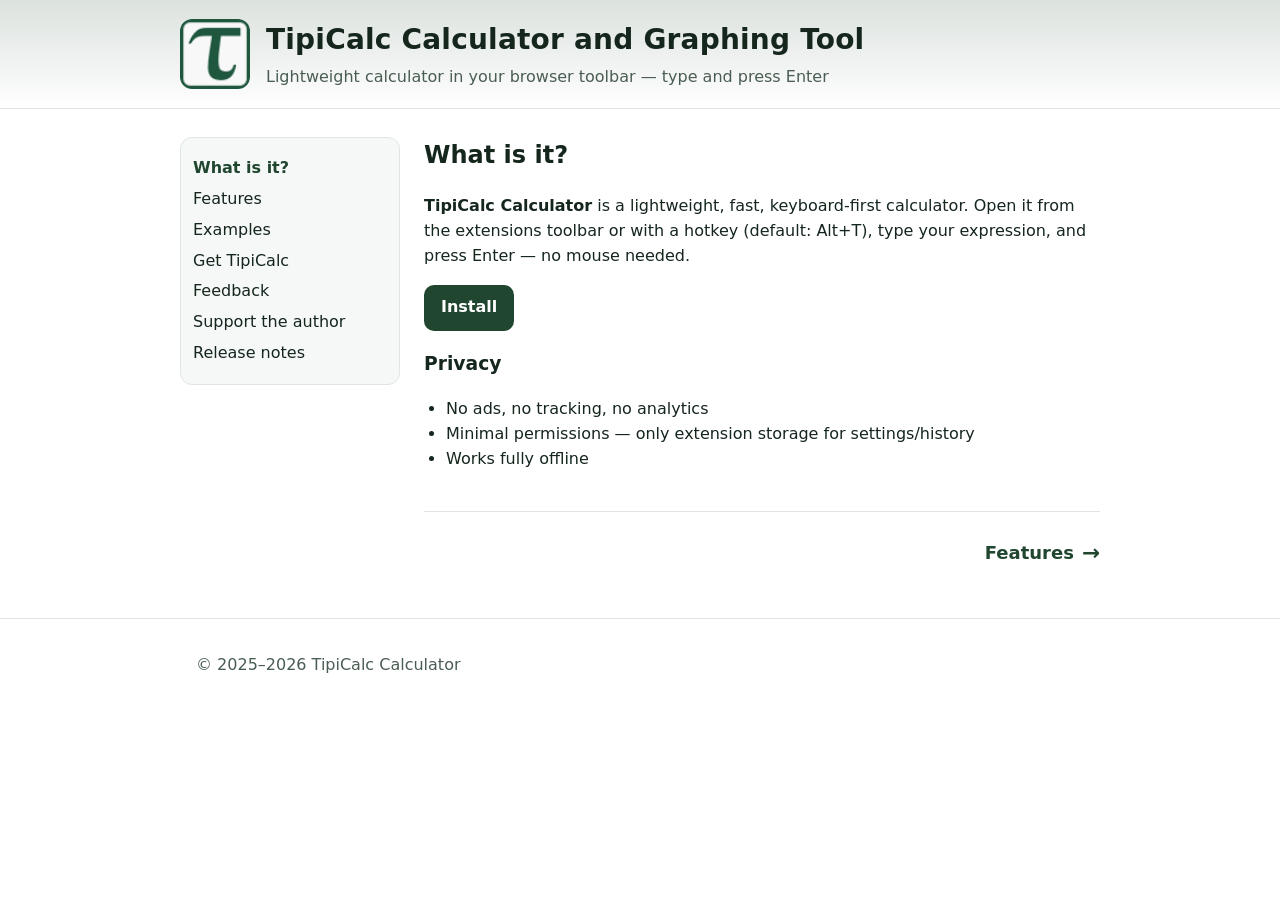
==== commit 526f1245: "improvements, link to install in Edge" ====
--- a/docs/index.html
+++ b/docs/index.html
@@ -3,26 +3,49 @@
 <head>
   <meta charset="utf-8">
   <meta name="viewport" content="width=device-width, initial-scale=1">
-  <title>TipiCalc Calculator - Chrome Extension</title>
+  <title>TipiCalc Calculator - Browser Extension</title>
   <meta name="description" content="TipiCalc — a lightweight, keyboard‑first calculator in your browser toolbar. Type your expression and press Enter.">
   <meta name="color-scheme" content="light dark">
   <meta property="og:title" content="TipiCalc — keyboard‑first calculator">
   <meta property="og:description" content="Lightweight, fast, keyboard‑first calculator in the browser toolbar. Type an expression and press Enter.">
   <meta property="og:type" content="website">
+  <link rel="icon" type="image/png" sizes="16x16" href="icons/icon16.png">
+  <link rel="icon" type="image/png" sizes="32x32" href="icons/icon32.png">
+  <link rel="icon" type="image/png" sizes="64x64" href="icons/icon64.png">
+  <link rel="icon" type="image/png" sizes="128x128" href="icons/icon128.png">
+  <link rel="icon" type="image/png" sizes="256x256" href="icons/icon256.png">
   <link rel="stylesheet" href="./styles.css">
   <script src="common.js" defer></script>
 </head>
 <body>
-  <header id="site-header" class="site-header"></header>
+  <header id="site-header" class="site-header">
+    <div class="container header-inner">
+      <div class="logo" aria-hidden="true"><img src="icons/icon64.png" width="64" height="64" alt="" decoding="async"></div>
+      <div class="titles">
+        <h1>TipiCalc Calculator and Graphing Tool</h1>
+        <p class="subtitle">Lightweight calculator in your browser toolbar — type and press Enter</p>
+      </div>
+    </div>
+  </header>
 
   <main class="container content">
-    <nav id="site-toc" class="toc" aria-label="Quick links"></nav>
+    <nav id="site-toc" class="toc" aria-label="Quick links">
+      <ul>
+        <li><a href="index.html">What is it?</a></li>
+        <li><a href="features.html">Features</a></li>
+        <li><a href="examples.html">Examples</a></li>
+        <li><a href="get-tipicalc.html">Get TipiCalc</a></li>
+        <li><a href="feedback.html">Feedback</a></li>
+        <li><a href="support.html">Support the author</a></li>
+        <li><a href="release-notes.html">Release notes</a></li>
+      </ul>
+    </nav>
 
     <div class="content-main">
     <section>
       <h2 id="what-is-it">What is it?</h2>
       <p><strong>TipiCalc Calculator</strong> is a lightweight, fast, keyboard‑first calculator. Open it from the extensions toolbar or with a hotkey (default: Alt+T), type your expression, and press Enter — no mouse needed.</p>
-      <p>Get it from Chrome Web Store: <a href="https://chromewebstore.google.com/detail/dckabambonkmlenkiidnbjijmimceknc?utm_source=site" target="_blank" rel="noopener">TipiCalc Calculator</a></p>
+      <p><a href="get-tipicalc.html" class="btn btn-primary">Install</a></p>
 
       <h3 id="privacy">Privacy</h3>
       <ul>
@@ -38,6 +61,10 @@
     </div>
   </main>
 
-  <footer id="site-footer" class="site-footer"></footer>
+  <footer id="site-footer" class="site-footer">
+    <div class="container">
+      <p>© <span id="year"></span> TipiCalc Calculator</p>
+    </div>
+  </footer>
 </body>
-</html>+</html>
--- a/docs/styles.css
+++ b/docs/styles.css
@@ -45,7 +45,7 @@
 .titles h1{margin:0;font-size:28px;letter-spacing:0.2px}
 .subtitle{margin:4px 0 0;color:var(--muted)}
 
-.content{padding:28px 0 48px}
+.content{padding:28px 0 48px;}
 .content ul{padding-left:22px}
 /* Consistent section spacing without double margins */
 .content-main > section + section{margin-top:24px}
@@ -55,7 +55,7 @@
 .content .mono li{font-family: ui-monospace, SFMono-Regular, Menlo, Consolas, "Liberation Mono", monospace}
 code{background:var(--code-bg);border:1px solid var(--border);border-radius:6px;padding:.1em .35em}
 
-.site-footer{border-top:1px solid var(--border);padding:18px 0;color:var(--muted)}
+.site-footer{border-top:1px solid var(--border);padding:18px 0;color:var(--muted);}
 
 /* Accessible link styles */
 a{color:#5145e3;text-decoration:none}
